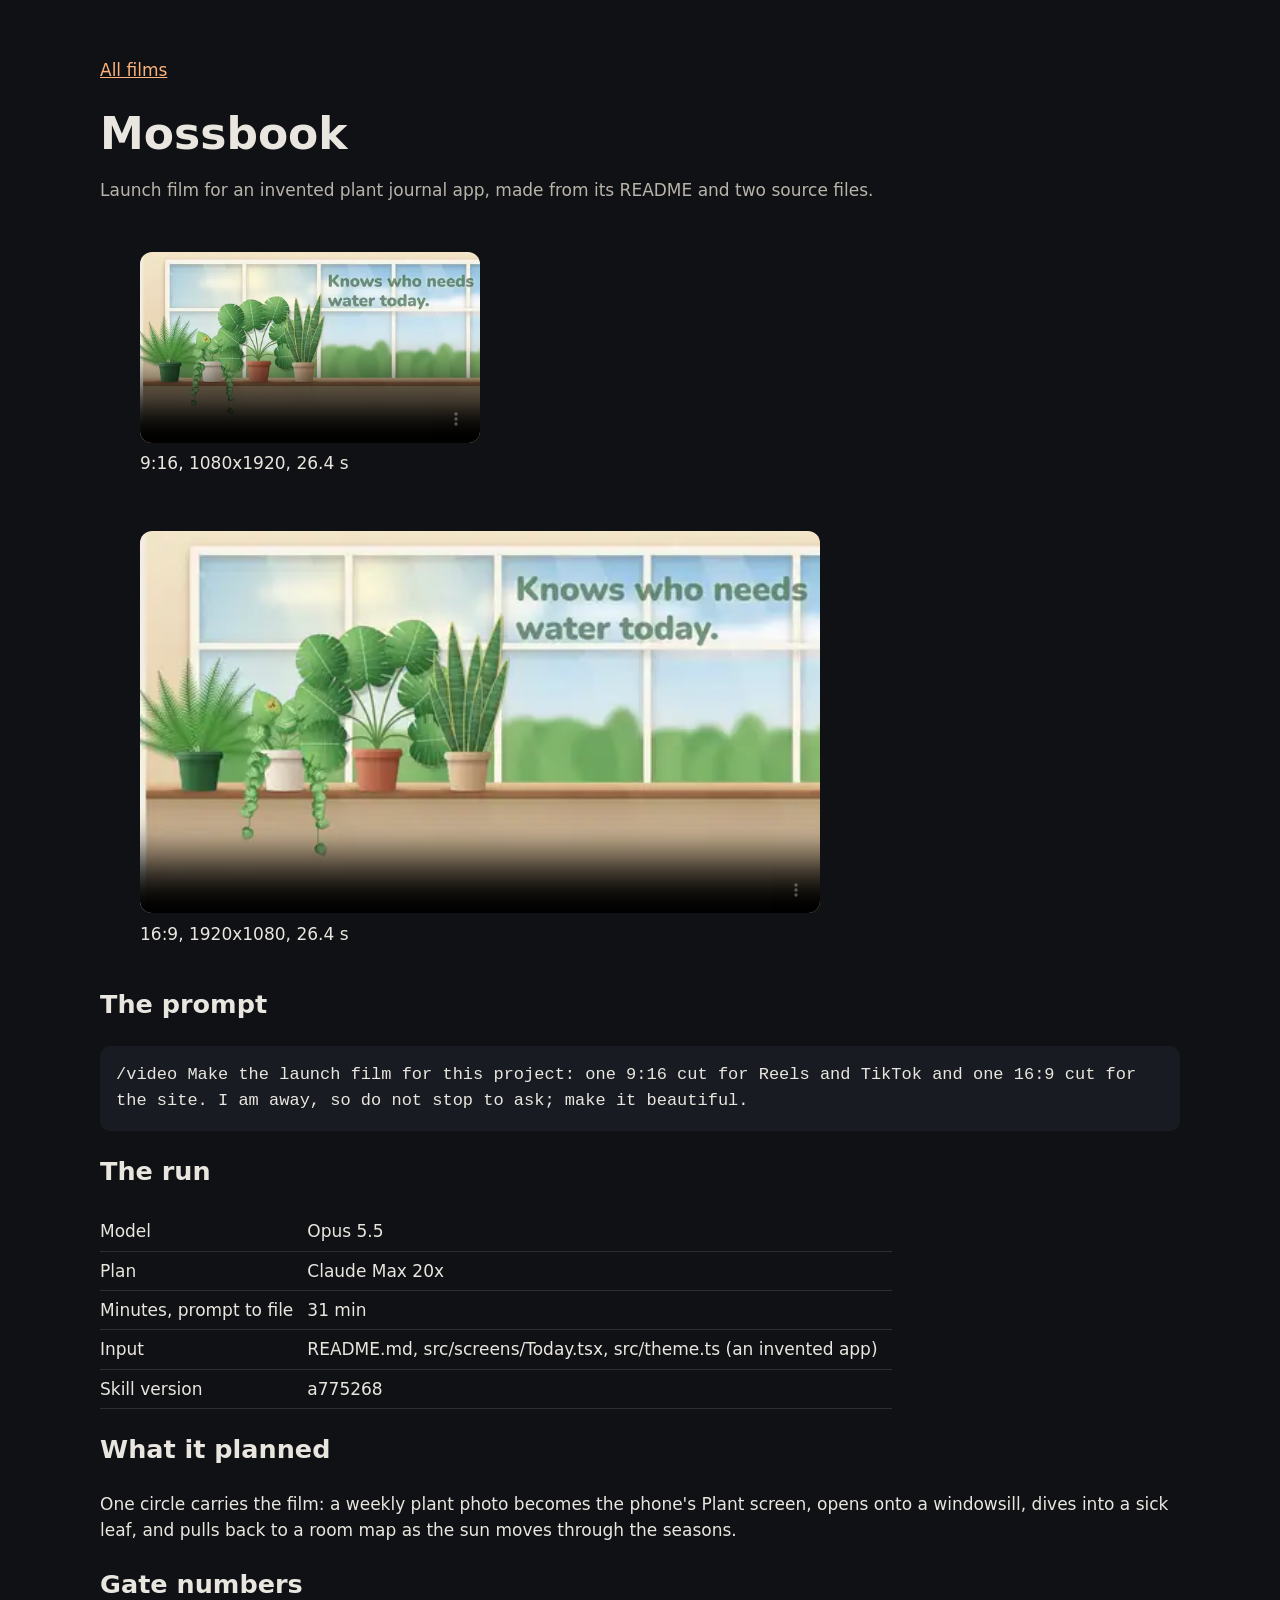
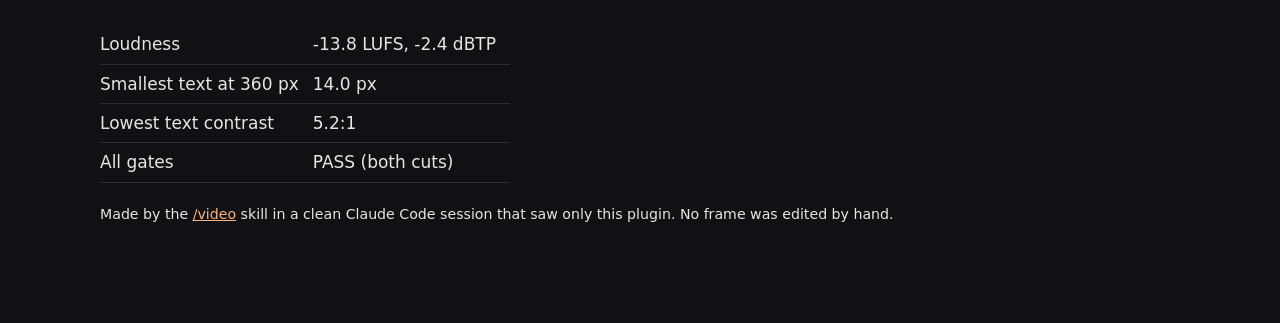
==== docs/films/mossbook.html @ 2d89b3e0 "feat(readme): Mossbook and quillstack proof films on the README and site, with poster paths that wor" ====
<!doctype html><html lang="en"><head><meta charset="utf-8"><meta name="viewport" content="width=device-width,initial-scale=1"><title>Mossbook</title><link rel="stylesheet" href="../style.css"></head><body><main><p><a href="../index.html">All films</a></p><h1>Mossbook</h1>
<p class="sub">Launch film for an invented plant journal app, made from its README and two source files.</p><div class="cuts"><figure><video class="v916" controls playsinline preload="metadata" poster="../films/media/mossbook.webp" src="https://github.com/munvard/video-skill/releases/download/v2.0.0/mossbook-9x16.mp4"></video><figcaption>9:16, 1080x1920, 26.4 s</figcaption></figure><figure><video class="v169" controls playsinline preload="metadata" poster="../films/media/mossbook.webp" src="https://github.com/munvard/video-skill/releases/download/v2.0.0/mossbook-16x9.mp4"></video><figcaption>16:9, 1920x1080, 26.4 s</figcaption></figure></div>
<h2>The prompt</h2><pre>/video Make the launch film for this project: one 9:16 cut for Reels and TikTok and one 16:9 cut for the site. I am away, so do not stop to ask; make it beautiful.</pre>
<h2>The run</h2><table><tr><td>Model</td><td>Opus 5.5</td></tr><tr><td>Plan</td><td>Claude Max 20x</td></tr><tr><td>Minutes, prompt to file</td><td>31 min</td></tr><tr><td>Input</td><td>README.md, src/screens/Today.tsx, src/theme.ts (an invented app)</td></tr><tr><td>Skill version</td><td>a775268</td></tr></table>
<h2>What it planned</h2><p>One circle carries the film: a weekly plant photo becomes the phone&#x27;s Plant screen, opens onto a windowsill, dives into a sick leaf, and pulls back to a room map as the sun moves through the seasons.</p>
<h2>Gate numbers</h2><table><tr><td>Loudness</td><td>-13.8 LUFS, -2.4 dBTP</td></tr><tr><td>Smallest text at 360 px</td><td>14.0 px</td></tr><tr><td>Lowest text contrast</td><td>5.2:1</td></tr><tr><td>All gates</td><td>PASS (both cuts)</td></tr></table>
<p><small>Made by the <a href="https://github.com/munvard/video-skill">/video</a> skill in a clean Claude Code session that
saw only this plugin. No frame was edited by hand.</small></p></main></body></html>
---- docs/style.css ----
body{margin:0;font:17px/1.55 system-ui,-apple-system,Segoe UI,sans-serif;background:#0f1115;color:#e9e6df}
main{max-width:1080px;margin:0 auto;padding:40px 24px 80px}a{color:#ffb27a}h1{font-size:44px;margin:0 0 8px}
.sub{color:#b9b4aa;margin:0 0 32px}.grid{display:grid;grid-template-columns:repeat(auto-fill,minmax(300px,1fr));gap:24px}
.card{background:#181b21;border-radius:14px;overflow:hidden;text-decoration:none;color:inherit}
.card img{width:100%;display:block}.card div{padding:14px 16px}.cuts{display:flex;gap:20px;flex-wrap:wrap;align-items:flex-start}
video{background:#000;border-radius:12px;max-width:100%}.v916{width:340px}.v169{width:680px}
pre{white-space:pre-wrap;background:#181b21;padding:16px;border-radius:10px}table{border-collapse:collapse}
td,th{border-bottom:1px solid #2a2e36;padding:6px 14px 6px 0;text-align:left}
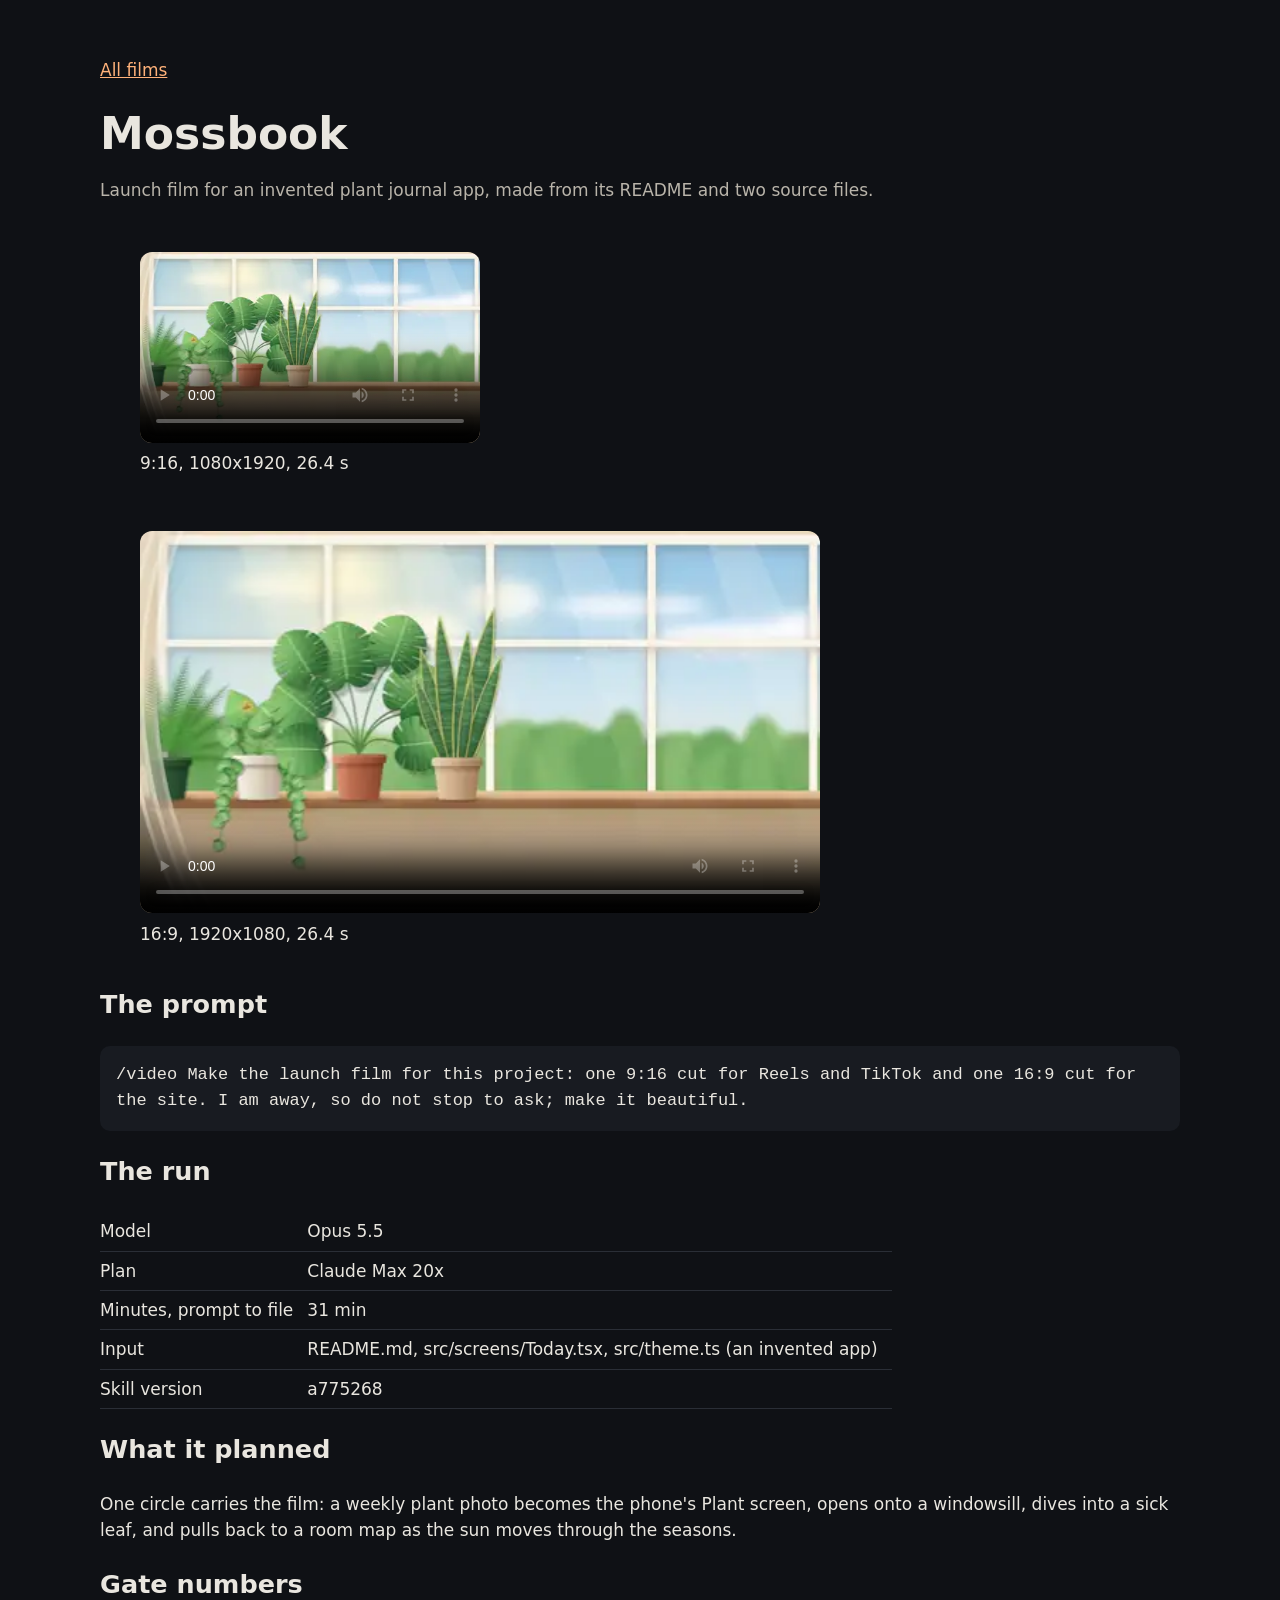
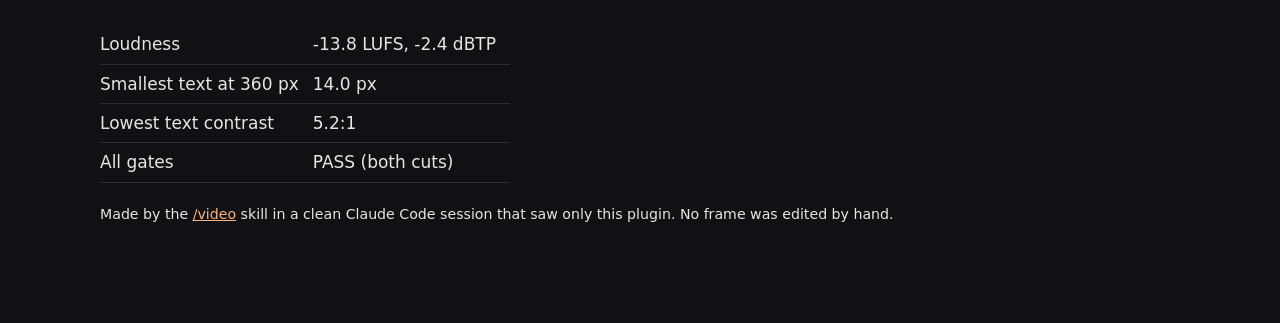
==== commit aee3756e: "feat(readme): a film that got a round of notes says so on its tile and its page Co-Authored-By: Clau" ====
--- a/docs/films/mossbook.html
+++ b/docs/films/mossbook.html
@@ -1,6 +1,7 @@
 <!doctype html><html lang="en"><head><meta charset="utf-8"><meta name="viewport" content="width=device-width,initial-scale=1"><title>Mossbook</title><link rel="stylesheet" href="../style.css"></head><body><main><p><a href="../index.html">All films</a></p><h1>Mossbook</h1>
 <p class="sub">Launch film for an invented plant journal app, made from its README and two source files.</p><div class="cuts"><figure><video class="v916" controls playsinline preload="metadata" poster="../films/media/mossbook.webp" src="https://github.com/munvard/video-skill/releases/download/v2.0.0/mossbook-9x16.mp4"></video><figcaption>9:16, 1080x1920, 26.4 s</figcaption></figure><figure><video class="v169" controls playsinline preload="metadata" poster="../films/media/mossbook.webp" src="https://github.com/munvard/video-skill/releases/download/v2.0.0/mossbook-16x9.mp4"></video><figcaption>16:9, 1920x1080, 26.4 s</figcaption></figure></div>
 <h2>The prompt</h2><pre>/video Make the launch film for this project: one 9:16 cut for Reels and TikTok and one 16:9 cut for the site. I am away, so do not stop to ask; make it beautiful.</pre>
+
 <h2>The run</h2><table><tr><td>Model</td><td>Opus 5.5</td></tr><tr><td>Plan</td><td>Claude Max 20x</td></tr><tr><td>Minutes, prompt to file</td><td>31 min</td></tr><tr><td>Input</td><td>README.md, src/screens/Today.tsx, src/theme.ts (an invented app)</td></tr><tr><td>Skill version</td><td>a775268</td></tr></table>
 <h2>What it planned</h2><p>One circle carries the film: a weekly plant photo becomes the phone&#x27;s Plant screen, opens onto a windowsill, dives into a sick leaf, and pulls back to a room map as the sun moves through the seasons.</p>
 <h2>Gate numbers</h2><table><tr><td>Loudness</td><td>-13.8 LUFS, -2.4 dBTP</td></tr><tr><td>Smallest text at 360 px</td><td>14.0 px</td></tr><tr><td>Lowest text contrast</td><td>5.2:1</td></tr><tr><td>All gates</td><td>PASS (both cuts)</td></tr></table>
